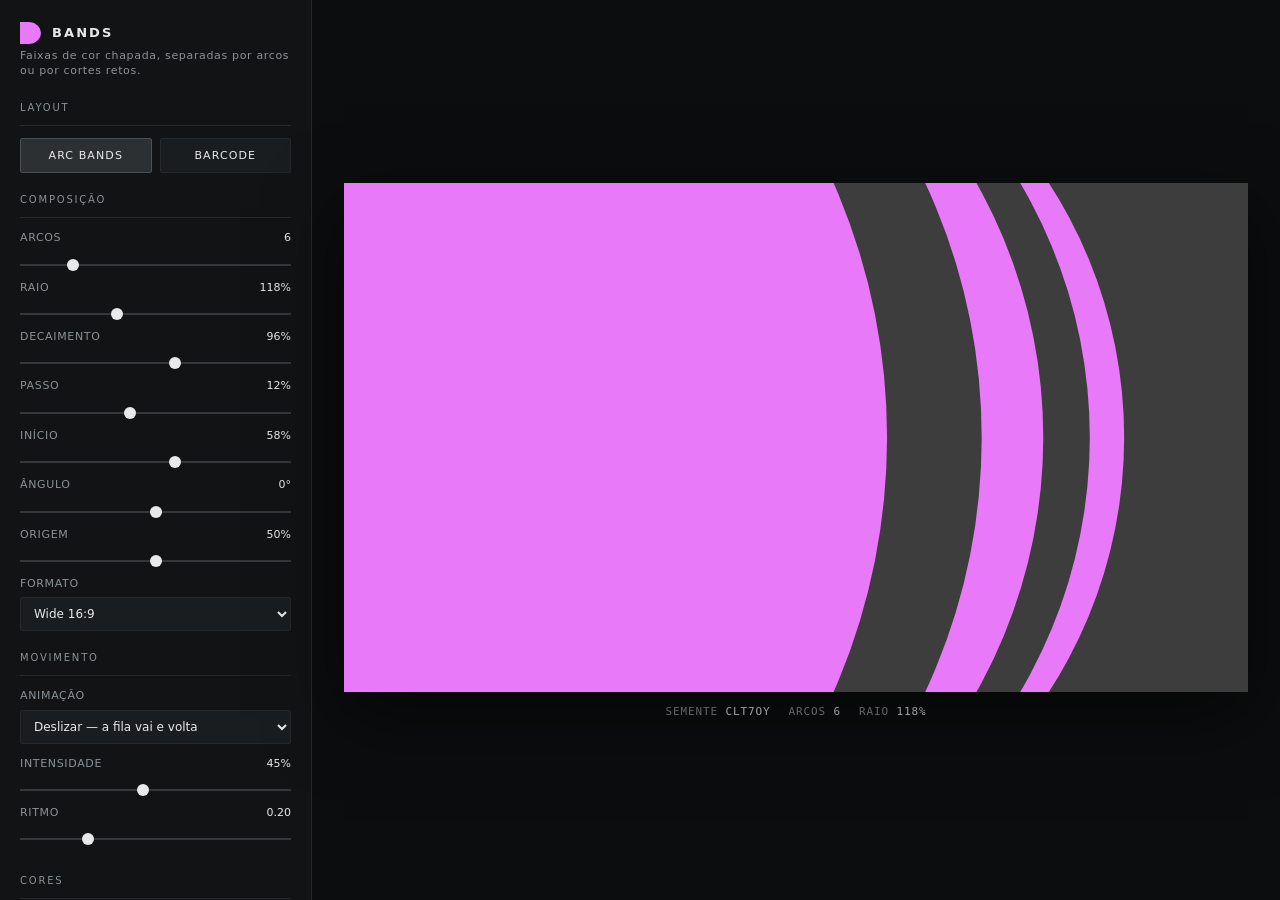
==== stack-generator/index.html @ 82022f7c "Barcode: four discrete directions and a marching loop (#14) The angle slider makes no sense for a ba" ====
<!doctype html>
<html lang="pt-BR">
<head>
<meta charset="utf-8">
<meta name="viewport" content="width=device-width, initial-scale=1">
<title>Bands — gerador de faixas</title>
<style>
  :root{
    --panel:#111314;
    --line:#26292b;
    --txt:#e7e9ea;
    --dim:#8b9296;
    --accent:#e879f9;
    --radius:2px;
  }
  *{box-sizing:border-box}
  html,body{height:100%}
  body{
    margin:0;background:#0c0d0e;color:var(--txt);
    font:14px/1.4 ui-sans-serif,system-ui,"Segoe UI",Roboto,Helvetica,Arial,sans-serif;
    display:flex;overflow:hidden;
  }
  /* ---------- painel ---------- */
  aside{
    width:312px;flex:0 0 312px;height:100%;overflow-y:auto;
    background:var(--panel);border-right:1px solid var(--line);
    padding:22px 20px 40px;
  }
  aside::-webkit-scrollbar{width:8px}
  aside::-webkit-scrollbar-thumb{background:#2f3436;border-radius:4px}
  .brand{display:flex;align-items:center;gap:10px;margin-bottom:4px}
  h1{font-size:13px;letter-spacing:.16em;text-transform:uppercase;margin:0;font-weight:700}
  .tag{color:var(--dim);font-size:11px;letter-spacing:.06em;margin:0 0 22px}
  fieldset{border:0;padding:0;margin:0 0 20px}
  legend,.grouplabel{
    font-size:10px;letter-spacing:.18em;text-transform:uppercase;color:var(--dim);
    padding:0 0 10px;display:block;width:100%;border-bottom:1px solid var(--line);margin-bottom:12px;
  }
  .row{display:flex;align-items:center;justify-content:space-between;gap:10px;margin-bottom:6px}
  .row label{font-size:11px;letter-spacing:.06em;text-transform:uppercase;color:var(--dim)}
  .row.off{opacity:.3;pointer-events:none}
  input[type=range].off{opacity:.3;pointer-events:none}
  .row output{font-variant-numeric:tabular-nums;font-size:11px;color:var(--txt);min-width:46px;text-align:right}
  input[type=range]{
    -webkit-appearance:none;appearance:none;width:100%;height:2px;background:#33383b;margin:6px 0 14px;
  }
  input[type=range]::-webkit-slider-thumb{
    -webkit-appearance:none;width:12px;height:12px;border-radius:50%;background:var(--txt);cursor:pointer;border:0;
  }
  input[type=range]::-moz-range-thumb{width:12px;height:12px;border:0;border-radius:50%;background:var(--txt);cursor:pointer}
  select,input[type=text]{
    width:100%;background:#1a1d1f;color:var(--txt);border:1px solid var(--line);
    border-radius:var(--radius);padding:8px 9px;font:inherit;font-size:12px;
  }
  select:focus,input:focus{outline:1px solid var(--accent);outline-offset:0}
  .seed{display:flex;gap:8px}
  .seed input{font-family:ui-monospace,SFMono-Regular,Menlo,Consolas,monospace;letter-spacing:.08em}
  .seed button{flex:0 0 40px}
  button{
    background:#1a1d1f;color:var(--txt);border:1px solid var(--line);border-radius:var(--radius);
    padding:9px 10px;font:inherit;font-size:11px;letter-spacing:.1em;text-transform:uppercase;cursor:pointer;
  }
  button:hover{border-color:#4a5052;background:#222628}
  button[aria-pressed=true]{background:#2c3033;border-color:#4a5052}
  button.primary{background:var(--accent);border-color:var(--accent);color:#2b0b2f;font-weight:700}
  button.primary:hover{filter:brightness(1.08)}
  .btns{display:grid;grid-template-columns:1fr 1fr;gap:8px}
  .quad{display:grid;grid-template-columns:1fr 1fr;gap:8px;margin:0 0 14px}
  .quad.off{opacity:.3;pointer-events:none}
  .quad button{letter-spacing:.06em}
  .swatches{display:grid;grid-template-columns:repeat(3,1fr);gap:8px}
  .sw{border:1px solid var(--line);border-radius:var(--radius);padding:6px;cursor:pointer;background:#1a1d1f}
  .sw[aria-pressed=true]{border-color:var(--accent)}
  .sw .chips{display:flex;height:16px;overflow:hidden;border-radius:1px}
  .sw .chips i{flex:1}
  .sw em{display:block;font-style:normal;font-size:9px;letter-spacing:.1em;text-transform:uppercase;color:var(--dim);margin-top:5px}
  .field{margin-bottom:9px}
  .field span{display:block;font-size:10px;letter-spacing:.06em;text-transform:uppercase;color:var(--dim);margin-bottom:4px}
  .hint{font-size:10px;line-height:1.7;color:#666d70;letter-spacing:.04em;margin-top:18px}
  .hint kbd{background:#1a1d1f;border:1px solid var(--line);border-radius:2px;padding:1px 4px;font-size:9px}
  /* ---------- palco ---------- */
  main{flex:1;min-width:0;display:flex;flex-direction:column;align-items:center;justify-content:center;padding:32px;gap:14px}
  .stage{position:relative;max-width:100%;box-shadow:0 24px 70px rgba(0,0,0,.55)}
  canvas{display:block;max-width:100%;cursor:crosshair}
  .meta{
    display:flex;gap:18px;flex-wrap:wrap;justify-content:center;
    font:11px/1 ui-monospace,SFMono-Regular,Menlo,Consolas,monospace;
    color:var(--dim);letter-spacing:.08em;text-transform:uppercase;
  }
  .meta b{color:var(--txt);font-weight:400}
  @media (max-width:820px){
    body{flex-direction:column;overflow:auto}
    aside{width:100%;flex:none;height:auto;border-right:0;border-bottom:1px solid var(--line)}
    main{padding:20px}
  }
</style>
</head>
<body>
<aside>
  <div class="brand">
    <svg width="22" height="22" viewBox="0 0 22 22" aria-hidden="true">
      <path d="M0 0h9a11 11 0 010 22H0z" fill="#e879f9"/>
      <path d="M11 1a10 10 0 010 20z" fill="#e879f9"/>
    </svg>
    <h1>Bands</h1>
  </div>
  <p class="tag">Faixas de cor chapada, separadas por arcos ou por cortes retos.</p>

  <fieldset>
    <span class="grouplabel">Layout</span>
    <div class="btns" id="layouts"></div>
  </fieldset>

  <fieldset>
    <legend>Composição</legend>
    <div class="row" id="r_count"><label for="count" id="countLabel">Arcos</label><output id="countOut"></output></div>
    <input type="range" id="count" min="2" max="24" step="1">
    <div class="row" id="r_radius"><label for="radius" id="radiusLabel">Raio</label><output id="radiusOut"></output></div>
    <input type="range" id="radius" min="20" max="300" step="1">
    <div class="row" id="r_decay"><label for="decay" id="decayLabel">Decaimento</label><output id="decayOut"></output></div>
    <input type="range" id="decay" min="50" max="130" step="1">
    <div class="row" id="r_step"><label for="step" id="stepLabel">Passo</label><output id="stepOut"></output></div>
    <input type="range" id="step" min="-20" max="60" step="1">
    <div class="row" id="r_start"><label for="start" id="startLabel">Início</label><output id="startOut"></output></div>
    <input type="range" id="start" min="-40" max="130" step="1">
    <div class="row" id="r_angle"><label for="angle" id="angleLabel">Ângulo</label><output id="angleOut"></output></div>
    <input type="range" id="angle" min="-180" max="180" step="1">
    <div class="row" id="r_dir"><label>Direção</label></div>
    <div class="quad" id="dirs"></div>
    <div class="row" id="r_origin"><label for="origin" id="originLabel">Origem</label><output id="originOut"></output></div>
    <input type="range" id="origin" min="0" max="100" step="1">
    <div class="row"><label for="format">Formato</label></div>
    <select id="format">
      <option value="wide">Wide 16:9</option>
      <option value="square">Quadrado 1:1</option>
      <option value="tall">Vertical 9:16</option>
      <option value="post">Post 4:5</option>
      <option value="banner">Banner 3:1</option>
    </select>
  </fieldset>

  <fieldset>
    <legend>Movimento</legend>
    <div class="row"><label for="mode">Animação</label></div>
    <select id="mode">
      <option value="slide">Deslizar — a fila vai e volta</option>
      <option value="accordion">Sanfona — o passo abre e fecha</option>
      <option value="pulse">Pulsar — o raio respira</option>
      <option value="spin">Girar — a direção roda</option>
      <option value="off">Estático</option>
    </select>
    <div class="row" id="r_amount" style="margin-top:12px"><label for="amount">Intensidade</label><output id="amountOut"></output></div>
    <input type="range" id="amount" min="0" max="100" step="1">
    <div class="row"><label for="speed">Ritmo</label><output id="speedOut"></output></div>
    <input type="range" id="speed" min="1" max="80" step="1">
  </fieldset>

  <fieldset>
    <span class="grouplabel">Cores</span>
    <div class="swatches" id="palettes"></div>
    <div class="btns" style="margin-top:9px">
      <button id="bTwo" aria-pressed="true">Duas cores</button>
      <button id="bMulti" aria-pressed="false">Paleta</button>
    </div>
  </fieldset>

  <fieldset>
    <span class="grouplabel">Semente</span>
    <div class="seed">
      <input type="text" id="seed" spellcheck="false" autocomplete="off">
      <button id="dice" title="Nova semente">&#8635;</button>
    </div>
  </fieldset>

  <fieldset>
    <span class="grouplabel">Exportar</span>
    <div class="btns">
      <button id="freeze">Congelar</button>
      <button id="regen" class="primary">Gerar</button>
      <button id="png1">PNG 1&times;</button>
      <button id="png2">PNG 2&times;</button>
      <button id="svg">SVG</button>
      <button id="link">Copiar link</button>
    </div>
  </fieldset>

  <p class="hint">
    <kbd>espaço</kbd> gerar &middot; <kbd>F</kbd> congelar &middot; <kbd>E</kbd> exportar PNG<br>
    <kbd>1</kbd> <kbd>2</kbd> troca de layout &middot; clique na arte move o primeiro corte.
  </p>
</aside>

<main>
  <div class="stage"><canvas id="c"></canvas></div>
  <div class="meta">
    <span>semente <b id="mSeed">—</b></span>
    <span>arcos <b id="mArcs">—</b></span>
    <span>raio <b id="mR">—</b></span>
  </div>
</main>

<script>
/* ------------------------------------------------------------------ *
 *  Bands — faixas de cor chapada delimitadas por uma fila de fronteiras.
 *
 *  Em nenhum dos dois layouts a faixa é desenhada diretamente: ela é o que
 *  sobra entre duas fronteiras.
 *
 *  Arc Bands — a fronteira é um ARCO. Cada arco pinta todo o meio-plano
 *  atrás de si, e a fila é pintada do último para o primeiro, alternando
 *  acento e fundo. Cada arco cobre o anterior, e o que sobra entre dois
 *  vizinhos é uma faixa de altura cheia: reta de um lado, curva do outro.
 *
 *  Barcode — a fronteira é um CORTE RETO. Cada célula tem um peso e uma
 *  proporção de tinta que cai geometricamente ao longo da fila: densa de
 *  um lado, rarefeita do outro. Os pesos são normalizados no fim, então a
 *  fila preenche o quadro exato em qualquer contagem.
 * ------------------------------------------------------------------ */

const TAU = Math.PI * 2;
const DEG = Math.PI / 180;
const clamp = (v, a, b) => Math.min(b, Math.max(a, v));

function mulberry32(a){
  return function(){
    a |= 0; a = a + 0x6D2B79F5 | 0;
    let t = Math.imul(a ^ a >>> 15, 1 | a);
    t = t + Math.imul(t ^ t >>> 7, 61 | t) ^ t;
    return ((t ^ t >>> 14) >>> 0) / 4294967296;
  };
}
function hashStr(s){
  let h = 2166136261;
  for (let i = 0; i < s.length; i++){ h ^= s.charCodeAt(i); h = Math.imul(h, 16777619); }
  return h >>> 0;
}
const newSeed = () => Math.random().toString(36).slice(2, 8).toUpperCase();

/* ---------- paletas: bg = fundo, ink = acento ---------- */
const PALETTES = {
  bloom:     { name:'Bloom',     bg:'#3d3d3d', ink:'#e879f9',
               bands:['#e879f9','#3d3d3d','#f9a8f5','#4a4a4a','#c98cff','#333333'] },
  stack:     { name:'Stack',     bg:'#f2f2f0', ink:'#f48024',
               bands:['#f48024','#f2f2f0','#0c0d0e','#c9ccce','#ffb066','#e6e3db'] },
  ink:       { name:'Ink',       bg:'#0c0d0e', ink:'#f2f2f0',
               bands:['#f2f2f0','#0c0d0e','#9aa0a3','#1c1d1e','#d8d8d3','#2b2c2d'] },
  ember:     { name:'Ember',     bg:'#1b0f04', ink:'#ffc300',
               bands:['#ffc300','#1b0f04','#ff5a1f','#3a1c06','#ffb066','#2a1405'] },
  blueprint: { name:'Blueprint', bg:'#0a2540', ink:'#7de2ff',
               bands:['#7de2ff','#0a2540','#4361ff','#134a78','#c3b9ff','#0e3358'] },
  paper:     { name:'Paper',     bg:'#e6e2d6', ink:'#c8492b',
               bands:['#c8492b','#e6e2d6','#1f1c17','#a89b7d','#4f6b52','#d8d2c2'] },
  noir:      { name:'Noir',      bg:'#f4f4f2', ink:'#141414',
               bands:['#141414','#f4f4f2','#3d3d3d','#d8d8d3','#6b6b64','#ffffff'] }
};

/* ---------- formatos ---------- */
const FORMATS = {
  wide:   { a: 16 / 9, w: 1920 },
  square: { a: 1,      w: 1600 },
  tall:   { a: 9 / 16, w: 1080 },
  post:   { a: 4 / 5,  w: 1440 },
  banner: { a: 3,      w: 2400 }
};

/* ---------- layouts ---------- *
 * Os dois sistemas partem da mesma ideia: uma fila de fronteiras que divide
 * o quadro em faixas de cor chapada. No Arc Bands a fronteira e um arco; no
 * Barcode e um corte reto, e o que varia e a proporcao tinta/papel.
 * Cada layout renomeia e re-escala os controles que compartilha.        */
const LAYOUTS = {
  arcs: {
    name: 'Arc Bands',
    labels: { count:'Arcos', radius:'Raio', decay:'Decaimento', step:'Passo',
              start:'Início', angle:'Ângulo', origin:'Origem' },
    ranges: { count:[2,24], radius:[20,300], decay:[50,130], step:[-20,60],
              start:[-40,130], origin:[0,100] },
    uses: ['count','radius','decay','step','start','angle','origin'],
    modes: ['slide','accordion','pulse','spin','off']
  },
  bars: {
    name: 'Barcode',
    labels: { count:'Barras', radius:'Tinta', decay:'Progressão', origin:'Variação' },
    ranges: { count:[3,48], radius:[5,95], decay:[40,140], origin:[0,100] },
    uses: ['count','radius','decay','origin','dir'],
    modes: ['march','pulse','accordion','off']
  }
};

/* direções discretas do Barcode: a fila anda no +x do referencial girado,
   então o giro define para onde ela caminha */
const DIRS = { right: 0, down: 90, left: 180, up: 270 };
const DIR_LABELS = { left: '←  esquerda', right: '→  direita', up: '↑  cima', down: '↓  baixo' };

const MODE_LABELS = {
  march:     'Andar — a fila atravessa a tela',
  slide:     'Deslizar — a fila vai e volta',
  accordion: 'Sanfona — os pesos abrem e fecham',
  pulse:     'Pulsar — respira',
  spin:      'Girar — a direção roda',
  off:       'Estático'
};

/* ---------- estado ---------- */
const S = {
  layout: 'arcs',
  count: 6, radius: 118, decay: 96, step: 12, start: 58, angle: 0, dir: 'left', origin: 50,
  format: 'wide', mode: 'slide', amount: 45, speed: 20,
  palette: 'bloom', multi: false,
  seed: newSeed(), frozen: false, phase: 0
};

const uses = k => LAYOUTS[S.layout].uses.includes(k);
const spinAngle = () => S.layout === 'bars' ? DIRS[S.dir] : S.angle;

const pal = () => PALETTES[S.palette];

/* jitter por semente: quebra a regularidade da fila sem sair do sistema */
function jitters(){
  const rng = mulberry32(hashStr(S.seed));
  return Array.from({ length: 32 }, () => ({ r: .9 + rng() * .2, o: (rng() - .5) * .7 }));
}
let JIT = jitters();

/* ---------- geometria: a fila de arcos ---------- *
 * Coordenadas no referencial girado, origem no centro do quadro.
 * `cx - r` é onde o arco corta a linha do meio: é por esse corte que a
 * composição é parametrizada, porque é o que se vê.                    */
function arcList(W, H){
  const base = Math.min(W, H);
  const J = JIT, amt = S.amount / 100, p = S.phase;

  const pulse     = S.mode === 'pulse'     ? 1 + .22 * amt * Math.sin(p) : 1;
  const accordion = S.mode === 'accordion' ? 1 + .8  * amt * Math.sin(p) : 1;
  const slide     = S.mode === 'slide'     ? .35 * amt * Math.sin(p) * base : 0;

  const r0 = S.radius / 100 * base * pulse;
  const decay = S.decay / 100;
  const step = S.step / 100 * base * accordion;
  const cross0 = (S.start / 100 - .5) * W + slide;
  const cy = (S.origin / 100 - .5) * H * 1.4;

  const list = [];
  for (let k = 0; k < S.count; k++){
    const j = J[k % J.length];
    const r = Math.max(2, r0 * Math.pow(decay, k) * j.r);
    list.push({
      cx: cross0 + k * step + j.o * step - r,   // centro recua r: o corte é cx + r
      cy, r,
      fill: S.multi ? pal().bands[k % pal().bands.length] : (k % 2 ? pal().bg : pal().ink)
    });
  }
  return list.reverse();   // pinta do último para o primeiro
}

/* ---------- geometria: as barras ---------- *
 * Cada celula tem um peso e uma proporcao de tinta. A proporcao cai de forma
 * geometrica ao longo da fila: densa de um lado, rarefeita do outro. Os pesos
 * sao normalizados no fim, entao a fila sempre preenche o quadro por inteiro,
 * qualquer que seja a contagem ou o jitter.                              */
function barList(W, H){
  const n = S.count, J = JIT;
  const amt = S.amount / 100, p = S.phase;
  const duty0 = S.radius / 100;
  const fall = S.decay / 100;
  const vary = S.origin / 100;

  const pulse = S.mode === 'pulse'     ? 1 + .5 * amt * Math.sin(p) : 1;
  const acc   = S.mode === 'accordion' ? amt : 0;

  // Padrão PERIÓDICO de n células. Como o índice absoluto entra por k % n,
  // rolar exatamente um período devolve a mesma imagem: a marcha fecha em
  // loop. Com Progressão em 100% não existe degrau entre um período e o
  // seguinte, e a fila anda sem costura nenhuma.
  const cells = [];
  let period = 0;
  for (let i = 0; i < n; i++){
    const j = J[i % J.length];
    const duty = clamp(duty0 * pulse * Math.pow(fall, i), .02, .98);
    const w = Math.max(.08, 1 + (j.r - 1) * vary * 4 + acc * .6 * Math.sin(p + i * .8));
    cells.push({ w, duty });
    period += w;
  }

  const L = Math.hypot(W, H);          // cobre o quadro em qualquer direção
  const scale = L / period;            // um período preenche a diagonal
  const periodPx = period * scale;
  const march = S.mode === 'march' ? (p / TAU * periodPx) % periodPx : 0;

  const out = [];
  let x = -L / 2 - periodPx + march;   // começa um período atrás da borda
  let k = 0;
  while (x < L / 2){
    const c = cells[k % n];
    const w = c.w * scale;
    if (x + w > -L / 2) out.push({
      x, w: w * c.duty,
      fill: S.multi ? pal().bands[(k % n) % pal().bands.length] : pal().ink
    });
    x += w;
    k++;
  }
  return out;
}

/* ---------- desenho ---------- */
function drawScene(ctx, W, H){
  ctx.setTransform(1, 0, 0, 1, 0, 0);
  ctx.fillStyle = pal().bg;
  ctx.fillRect(0, 0, W, H);
  const M = Math.hypot(W, H) * 2;
  ctx.save();
  ctx.translate(W / 2, H / 2);
  ctx.rotate(spinAngle() * DEG);
  if (S.layout === 'bars'){
    for (const b of barList(W, H)){
      ctx.fillStyle = b.fill;
      ctx.fillRect(b.x, -M / 2, b.w, M);
    }
  } else {
    for (const a of arcList(W, H)){
      ctx.beginPath();
      ctx.moveTo(a.cx, a.cy - a.r);
      ctx.arc(a.cx, a.cy, a.r, -Math.PI / 2, Math.PI / 2);  // o bojo, virado para frente
      ctx.lineTo(a.cx, M);                                  // e todo o meio-plano de tras
      ctx.lineTo(-M, M);
      ctx.lineTo(-M, -M);
      ctx.lineTo(a.cx, -M);
      ctx.closePath();
      ctx.fillStyle = a.fill;
      ctx.fill();
    }
  }
  ctx.restore();
}

/* ---------- loop ---------- */
const canvas = document.getElementById('c');
const ctx = canvas.getContext('2d');
let last = 0;

function resize(){
  const A = FORMATS[S.format].a;
  const main = document.querySelector('main');
  const availW = Math.max(240, (main.clientWidth || 800) - 64);
  const availH = Math.max(220, window.innerHeight - (window.innerWidth > 820 ? 130 : 220));
  let w = availW, h = w / A;
  if (h > availH){ h = availH; w = h * A; }
  const dpr = Math.min(window.devicePixelRatio || 1, 2);
  canvas.style.width = w + 'px';
  canvas.style.height = h + 'px';
  canvas.width = Math.round(w * dpr);
  canvas.height = Math.round(h * dpr);
}

function frame(now){
  const dt = last ? Math.min(now - last, 120) : 16;
  last = now;
  if (!S.frozen && S.mode !== 'off'){
    S.phase += dt / 1000 * (S.speed / 100) * 1.6;
    if (S.mode === 'spin' && S.layout !== 'bars')
      S.angle = ((S.angle + dt / 1000 * (S.speed / 100) * 24 + 180) % 360) - 180;
  }
  drawScene(ctx, canvas.width, canvas.height);
  requestAnimationFrame(frame);
}

/* ---------- exportação ---------- */
function download(url, name, revoke){
  const a = document.createElement('a');
  a.href = url; a.download = name; a.click();
  if (revoke) setTimeout(() => URL.revokeObjectURL(url), 6000);
}
function expDims(scale){
  const f = FORMATS[S.format];
  const W = Math.round(f.w * scale);
  return { W, H: Math.round(W / f.a) };
}
function exportPNG(scale){
  const { W, H } = expDims(scale);
  const off = document.createElement('canvas');
  off.width = W; off.height = H;
  drawScene(off.getContext('2d'), W, H);
  download(off.toDataURL('image/png'), 'arcs-' + S.seed + '-' + S.format + '@' + scale + 'x.png');
}
function exportSVG(){
  const { W, H } = expDims(1);
  const n = v => Math.round(v * 100) / 100;
  const M = Math.round(Math.hypot(W, H) * 2);
  const out = [
    '<svg xmlns="http://www.w3.org/2000/svg" width="' + W + '" height="' + H + '" viewBox="0 0 ' + W + ' ' + H + '">',
    '<rect width="' + W + '" height="' + H + '" fill="' + pal().bg + '"/>',
    '<g transform="translate(' + n(W / 2) + ' ' + n(H / 2) + ') rotate(' + spinAngle() + ')">'
  ];
  // mesma primitiva e mesma ordem de pintura do canvas
  if (S.layout === 'bars'){
    for (const b of barList(W, H))
      out.push('<rect x="' + n(b.x) + '" y="' + n(-M / 2) + '" width="' + n(b.w) + '" height="' + M + '" fill="' + b.fill + '"/>');
  } else {
    for (const a of arcList(W, H)){
      const x = n(a.cx), y0 = n(a.cy - a.r), y1 = n(a.cy + a.r), r = n(a.r);
      out.push('<path d="M' + x + ' ' + y0 + 'A' + r + ' ' + r + ' 0 0 1 ' + x + ' ' + y1 +
               'L' + x + ' ' + M + 'L' + (-M) + ' ' + M + 'L' + (-M) + ' ' + (-M) + 'L' + x + ' ' + (-M) +
               'Z" fill="' + a.fill + '"/>');
    }
  }
  out.push('</g>');
  out.push('</svg>');
  const url = URL.createObjectURL(new Blob([out.join('\n')], { type: 'image/svg+xml' }));
  download(url, 'arcs-' + S.seed + '-' + S.format + '.svg', true);
}

/* ---------- UI ---------- */
const $ = id => document.getElementById(id);
const NUM = ['count', 'radius', 'decay', 'step', 'start', 'angle', 'origin', 'amount', 'speed'];
const SUFFIX = { radius:'%', decay:'%', step:'%', start:'%', angle:'°', origin:'%', amount:'%' };

function syncMeta(){
  $('mSeed').textContent = S.seed;
  $('mArcs').textContent = S.count;
  $('mR').textContent = S.radius + '%';
  NUM.forEach(k => $(k + 'Out').textContent =
    k === 'speed' ? (S.speed / 100).toFixed(2) : S[k] + (SUFFIX[k] || ''));
}
const OPTIONAL = ['count','radius','decay','step','start','angle','origin'];

function syncLayout(){
  const L = LAYOUTS[S.layout];
  OPTIONAL.forEach(k => {
    // o slider é irmão da linha do rótulo, não filho: os dois precisam do mesmo estado
    $('r_' + k).classList.toggle('off', !uses(k));
    $(k).classList.toggle('off', !uses(k));
    if (L.labels[k]) $(k + 'Label').textContent = L.labels[k];
    const rg = L.ranges[k];
    if (rg){ $(k).min = rg[0]; $(k).max = rg[1]; S[k] = clamp(S[k], rg[0], rg[1]); }
  });
  // direção discreta só no Barcode; ângulo contínuo só no Arc Bands
  const dir = uses('dir') ? '' : 'none', ang = uses('angle') ? '' : 'none';
  $('r_dir').style.display = dir;
  $('dirs').style.display = dir;
  $('r_angle').style.display = ang;
  $('angle').style.display = ang;
  document.querySelectorAll('.dir').forEach(b =>
    b.setAttribute('aria-pressed', String(b.dataset.d === S.dir)));
  // só os modos que fazem sentido no layout
  if ($('mode').dataset.layout !== S.layout){
    $('mode').innerHTML = L.modes.map(m =>
      '<option value="' + m + '">' + MODE_LABELS[m] + '</option>').join('');
    $('mode').dataset.layout = S.layout;
  }
  if (!L.modes.includes(S.mode)) S.mode = L.modes[0];
  // Intensidade não faz nada na marcha
  $('r_amount').classList.toggle('off', S.mode === 'march');
  document.querySelectorAll('.lay').forEach(b =>
    b.setAttribute('aria-pressed', String(b.dataset.k === S.layout)));
}

function syncInputs(){
  syncLayout();
  NUM.forEach(k => $(k).value = S[k]);
  $('format').value = S.format;
  $('mode').value = S.mode;
  $('seed').value = S.seed;
  $('freeze').textContent = S.frozen ? 'Retomar' : 'Congelar';
  $('bTwo').setAttribute('aria-pressed', String(!S.multi));
  $('bMulti').setAttribute('aria-pressed', String(S.multi));
  document.querySelectorAll('.sw').forEach(b =>
    b.setAttribute('aria-pressed', String(b.dataset.pal === S.palette)));
  syncMeta();
}

const HASH_KEYS = ['layout','count','radius','decay','step','start','angle','dir','origin','format','mode','amount','speed',
                   'palette','multi','seed'];
function writeHash(){
  const o = {};
  HASH_KEYS.forEach(k => o[k] = S[k]);
  history.replaceState(null, '', '#' + btoa(unescape(encodeURIComponent(JSON.stringify(o)))).replace(/=+$/, ''));
}
function readHash(){
  if (location.hash.length < 2) return;
  try {
    const o = JSON.parse(decodeURIComponent(escape(atob(location.hash.slice(1)))));
    HASH_KEYS.forEach(k => { if (k in o) S[k] = o[k]; });
  } catch (e){ /* hash inválido: ignora */ }
}

const PRESETS = {
  arcs: { count:6,  radius:118, decay:96, step:12, start:58, angle:0,  origin:50, palette:'bloom', mode:'slide',  amount:45 },
  bars: { count:10, radius:95,  decay:68, step:12, start:58, angle:0,  dir:'left', origin:35, palette:'noir', mode:'march', amount:35 }
};
function setLayout(k){
  S.layout = k;
  Object.assign(S, PRESETS[k]);
  syncInputs(); writeHash();
}

$('dirs').innerHTML = ['left','right','up','down'].map(d =>
  '<button class="dir" data-d="' + d + '" aria-pressed="false">' + DIR_LABELS[d] + '</button>').join('');
document.querySelectorAll('.dir').forEach(b => b.addEventListener('click', () => {
  S.dir = b.dataset.d; syncInputs(); writeHash();
}));

$('layouts').innerHTML = Object.entries(LAYOUTS).map(([k, l]) =>
  '<button class="lay" data-k="' + k + '" aria-pressed="false">' + l.name + '</button>').join('');
document.querySelectorAll('.lay').forEach(b =>
  b.addEventListener('click', () => setLayout(b.dataset.k)));

$('palettes').innerHTML = Object.entries(PALETTES).map(([k, p]) =>
  '<button class="sw" data-pal="' + k + '" aria-pressed="false">' +
    '<span class="chips">' + [p.ink, p.bg, p.bands[2], p.bands[4]].map(c => '<i style="background:' + c + '"></i>').join('') + '</span>' +
    '<em>' + p.name + '</em>' +
  '</button>').join('');
document.querySelectorAll('.sw').forEach(b => b.addEventListener('click', () => {
  S.palette = b.dataset.pal; syncInputs(); writeHash();
}));

NUM.forEach(k => $(k).addEventListener('input', e => { S[k] = +e.target.value; syncMeta(); writeHash(); }));
$('format').addEventListener('change', e => { S.format = e.target.value; resize(); writeHash(); });
$('mode').addEventListener('change', e => { S.mode = e.target.value; writeHash(); });

function regenerate(){
  S.seed = newSeed();
  JIT = jitters();
  syncInputs(); writeHash();
}
$('seed').addEventListener('change', e => {
  S.seed = e.target.value.trim().toUpperCase() || newSeed();
  JIT = jitters(); syncInputs(); writeHash();
});
$('dice').addEventListener('click', regenerate);
$('regen').addEventListener('click', regenerate);
$('freeze').addEventListener('click', () => { S.frozen = !S.frozen; syncInputs(); });
$('bTwo').addEventListener('click', () => { S.multi = false; syncInputs(); writeHash(); });
$('bMulti').addEventListener('click', () => { S.multi = true; syncInputs(); writeHash(); });
$('png1').addEventListener('click', () => exportPNG(1));
$('png2').addEventListener('click', () => exportPNG(2));
$('svg').addEventListener('click', exportSVG);
$('link').addEventListener('click', async e => {
  writeHash();
  const btn = e.currentTarget;
  try { await navigator.clipboard.writeText(location.href); btn.textContent = 'Copiado'; }
  catch { btn.textContent = 'Use a URL'; }
  setTimeout(() => btn.textContent = 'Copiar link', 1400);
});

// clique põe o primeiro corte onde o cursor está
canvas.addEventListener('pointerdown', e => {
  const r = canvas.getBoundingClientRect();
  const x = (e.clientX - r.left) / r.width;
  S.start = Math.round(clamp(x * 100, -40, 130));
  syncInputs(); writeHash();
});

document.addEventListener('keydown', e => {
  if (/^(INPUT|SELECT|TEXTAREA)$/.test(e.target.tagName)) return;
  if (e.code === 'Space'){ e.preventDefault(); regenerate(); }
  if (e.key.toLowerCase() === 'f'){ S.frozen = !S.frozen; syncInputs(); }
  if (e.key.toLowerCase() === 'e') exportPNG(2);
  if (/^[12]$/.test(e.key)) setLayout(Object.keys(LAYOUTS)[+e.key - 1]);
});

window.addEventListener('resize', resize);

readHash();
JIT = jitters();
syncInputs();
resize();
requestAnimationFrame(frame);
</script>
</body>
</html>
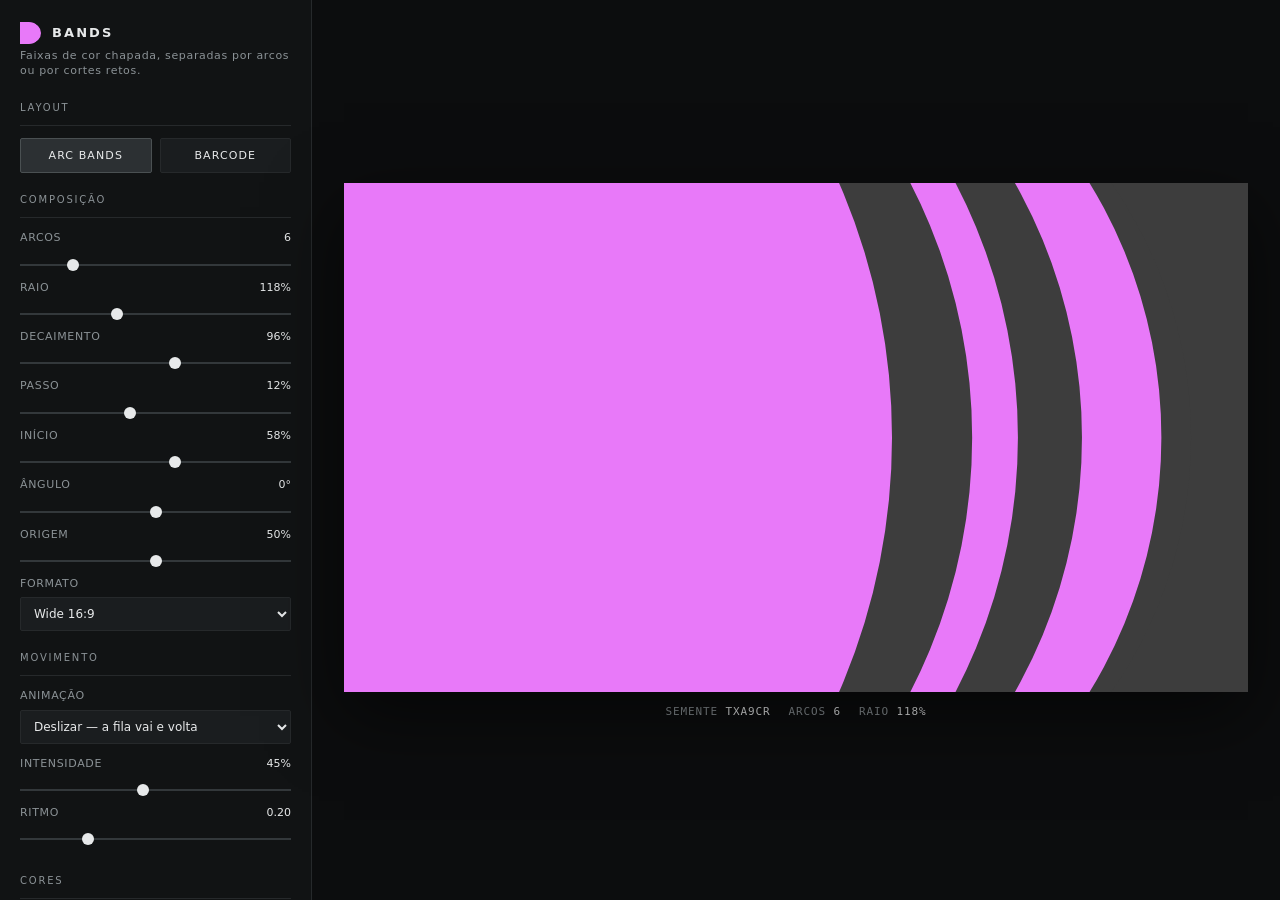
==== commit 48d093e6: "Barcode: bars fall away from a fixed anchor (#15) New default animation for Barcode. The thickest ba" ====
--- a/stack-generator/index.html
+++ b/stack-generator/index.html
@@ -283,7 +283,7 @@
     labels: { count:'Barras', radius:'Tinta', decay:'Progressão', origin:'Variação' },
     ranges: { count:[3,48], radius:[5,95], decay:[40,140], origin:[0,100] },
     uses: ['count','radius','decay','origin','dir'],
-    modes: ['march','pulse','accordion','off']
+    modes: ['fall','march','pulse','accordion','off']
   }
 };
 
@@ -293,6 +293,7 @@
 const DIR_LABELS = { left: '←  esquerda', right: '→  direita', up: '↑  cima', down: '↓  baixo' };
 
 const MODE_LABELS = {
+  fall:      'Caindo — as barras se soltam do apoio',
   march:     'Andar — a fila atravessa a tela',
   slide:     'Deslizar — a fila vai e volta',
   accordion: 'Sanfona — os pesos abrem e fecham',
@@ -361,9 +362,38 @@
 function barList(W, H){
   const n = S.count, J = JIT;
   const amt = S.amount / 100, p = S.phase;
-  const duty0 = S.radius / 100;
+  const duty0 = clamp(S.radius / 100, .02, .98);
   const fall = S.decay / 100;
   const vary = S.origin / 100;
+  // As direções do Barcode são axiais, então o vão da fila é exatamente a
+  // dimensão do quadro naquela direção — não a diagonal. É o que garante que
+  // a barra de apoio caia dentro do quadro e que `Barras` signifique de fato
+  // o número de barras atravessando a tela.
+  const L = (S.dir === 'up' || S.dir === 'down') ? H : W;
+  const cor = i => S.multi ? pal().bands[(i % n) % pal().bands.length] : pal().ink;
+
+  if (S.mode === 'fall'){
+    // A barra de apoio nao sai do lugar; as outras se soltam dela e afinam.
+    // A diferenca em relacao a marcha e de onde vem a largura: aqui ela e
+    // funcao da DISTANCIA ate o apoio, nao da barra. Entao a barra afina
+    // enquanto se afasta, e nao carrega a propria espessura.
+    // Em frac = 1 cada barra assume o lugar (e a espessura) da anterior:
+    // a imagem se repete e o loop fecha.
+    const frac = (p / TAU) % 1;
+    const base = L / n;                               // passo constante: queda uniforme
+    const jit = u => {                                // jitter interpolado: continuo
+      const i = Math.floor(u), t = u - i;
+      const a = J[i % n].r - 1, b = J[(i + 1) % n].r - 1;
+      return 1 + (a * (1 - t) + b * t) * vary * 1.6;
+    };
+    const bar = u => {
+      const duty = clamp(duty0 * Math.pow(fall, u) * jit(u), .01, .99);
+      return { x: -L / 2 + base * u, w: base * duty, fill: cor(Math.round(u)) };
+    };
+    const out = [bar(0)];                             // o apoio
+    for (let i = 0; i < n; i++) out.push(bar(i + frac));
+    return out;
+  }
 
   const pulse = S.mode === 'pulse'     ? 1 + .5 * amt * Math.sin(p) : 1;
   const acc   = S.mode === 'accordion' ? amt : 0;
@@ -382,7 +412,6 @@
     period += w;
   }
 
-  const L = Math.hypot(W, H);          // cobre o quadro em qualquer direção
   const scale = L / period;            // um período preenche a diagonal
   const periodPx = period * scale;
   const march = S.mode === 'march' ? (p / TAU * periodPx) % periodPx : 0;
@@ -393,10 +422,7 @@
   while (x < L / 2){
     const c = cells[k % n];
     const w = c.w * scale;
-    if (x + w > -L / 2) out.push({
-      x, w: w * c.duty,
-      fill: S.multi ? pal().bands[(k % n) % pal().bands.length] : pal().ink
-    });
+    if (x + w > -L / 2) out.push({ x, w: w * c.duty, fill: cor(k) });
     x += w;
     k++;
   }
@@ -550,7 +576,9 @@
   }
   if (!L.modes.includes(S.mode)) S.mode = L.modes[0];
   // Intensidade não faz nada na marcha
-  $('r_amount').classList.toggle('off', S.mode === 'march');
+  const semAmp = S.mode === 'march' || S.mode === 'fall';
+  $('r_amount').classList.toggle('off', semAmp);
+  $('amount').classList.toggle('off', semAmp);
   document.querySelectorAll('.lay').forEach(b =>
     b.setAttribute('aria-pressed', String(b.dataset.k === S.layout)));
 }
@@ -586,7 +614,7 @@
 
 const PRESETS = {
   arcs: { count:6,  radius:118, decay:96, step:12, start:58, angle:0,  origin:50, palette:'bloom', mode:'slide',  amount:45 },
-  bars: { count:10, radius:95,  decay:68, step:12, start:58, angle:0,  dir:'left', origin:35, palette:'noir', mode:'march', amount:35 }
+  bars: { count:10, radius:95,  decay:68, step:12, start:58, angle:0,  dir:'down', origin:35, palette:'noir', mode:'fall', amount:35 }
 };
 function setLayout(k){
   S.layout = k;
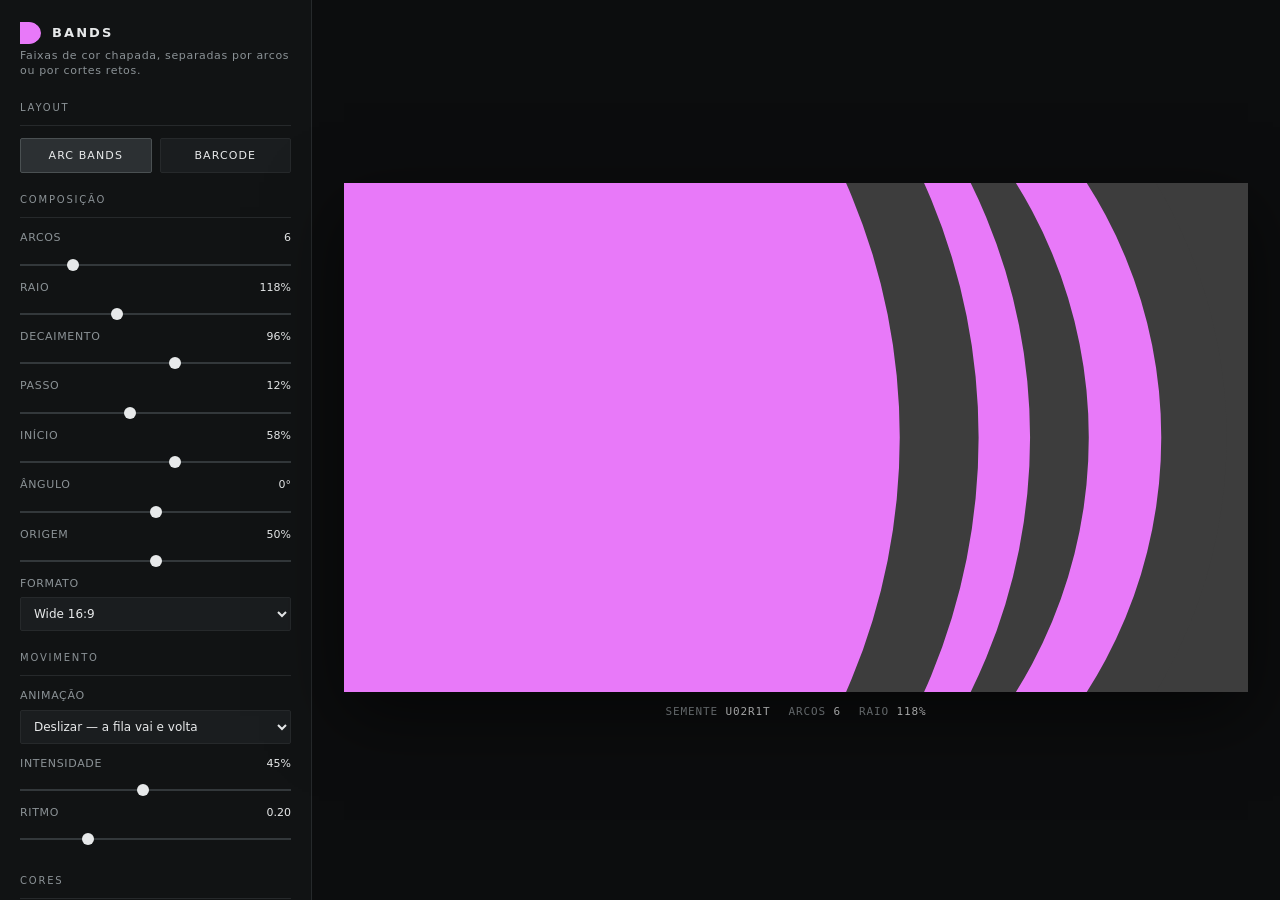
==== commit 4dd4af44: "Fix the generator freezing when Barras passes 32 (#16) Two bugs stacked into one symptom.  The jitte" ====
--- a/stack-generator/index.html
+++ b/stack-generator/index.html
@@ -319,7 +319,10 @@
 /* jitter por semente: quebra a regularidade da fila sem sair do sistema */
 function jitters(){
   const rng = mulberry32(hashStr(S.seed));
-  return Array.from({ length: 32 }, () => ({ r: .9 + rng() * .2, o: (rng() - .5) * .7 }));
+  // 64 entradas: tem de cobrir a maior contagem de qualquer layout (Barras
+  // chega a 48), porque o modo Caindo indexa por i % n para manter o período
+  // do padrão igual a n — e com isso o loop fecha.
+  return Array.from({ length: 64 }, () => ({ r: .9 + rng() * .2, o: (rng() - .5) * .7 }));
 }
 let JIT = jitters();
 
@@ -388,7 +391,9 @@
     };
     const bar = u => {
       const duty = clamp(duty0 * Math.pow(fall, u) * jit(u), .01, .99);
-      return { x: -L / 2 + base * u, w: base * duty, fill: cor(Math.round(u)) };
+      // piso de meio pixel: com contagem alta e progressão forte a cauda
+      // ficaria sub-pixel e o quadro pareceria vazio
+      return { x: -L / 2 + base * u, w: Math.max(base * duty, .6), fill: cor(Math.round(u)) };
     };
     const out = [bar(0)];                             // o apoio
     for (let i = 0; i < n; i++) out.push(bar(i + frac));
@@ -422,7 +427,7 @@
   while (x < L / 2){
     const c = cells[k % n];
     const w = c.w * scale;
-    if (x + w > -L / 2) out.push({ x, w: w * c.duty, fill: cor(k) });
+    if (x + w > -L / 2) out.push({ x, w: Math.max(w * c.duty, .6), fill: cor(k) });
     x += w;
     k++;
   }
@@ -480,15 +485,21 @@
 }
 
 function frame(now){
+  // agenda antes de desenhar: uma exceção no meio do quadro não pode deixar
+  // o gerador congelado para sempre
+  requestAnimationFrame(frame);
   const dt = last ? Math.min(now - last, 120) : 16;
   last = now;
+  try {
   if (!S.frozen && S.mode !== 'off'){
     S.phase += dt / 1000 * (S.speed / 100) * 1.6;
     if (S.mode === 'spin' && S.layout !== 'bars')
       S.angle = ((S.angle + dt / 1000 * (S.speed / 100) * 24 + 180) % 360) - 180;
   }
   drawScene(ctx, canvas.width, canvas.height);
-  requestAnimationFrame(frame);
+  } catch (e){
+    console.error('quadro falhou:', e);
+  }
 }
 
 /* ---------- exportação ---------- */
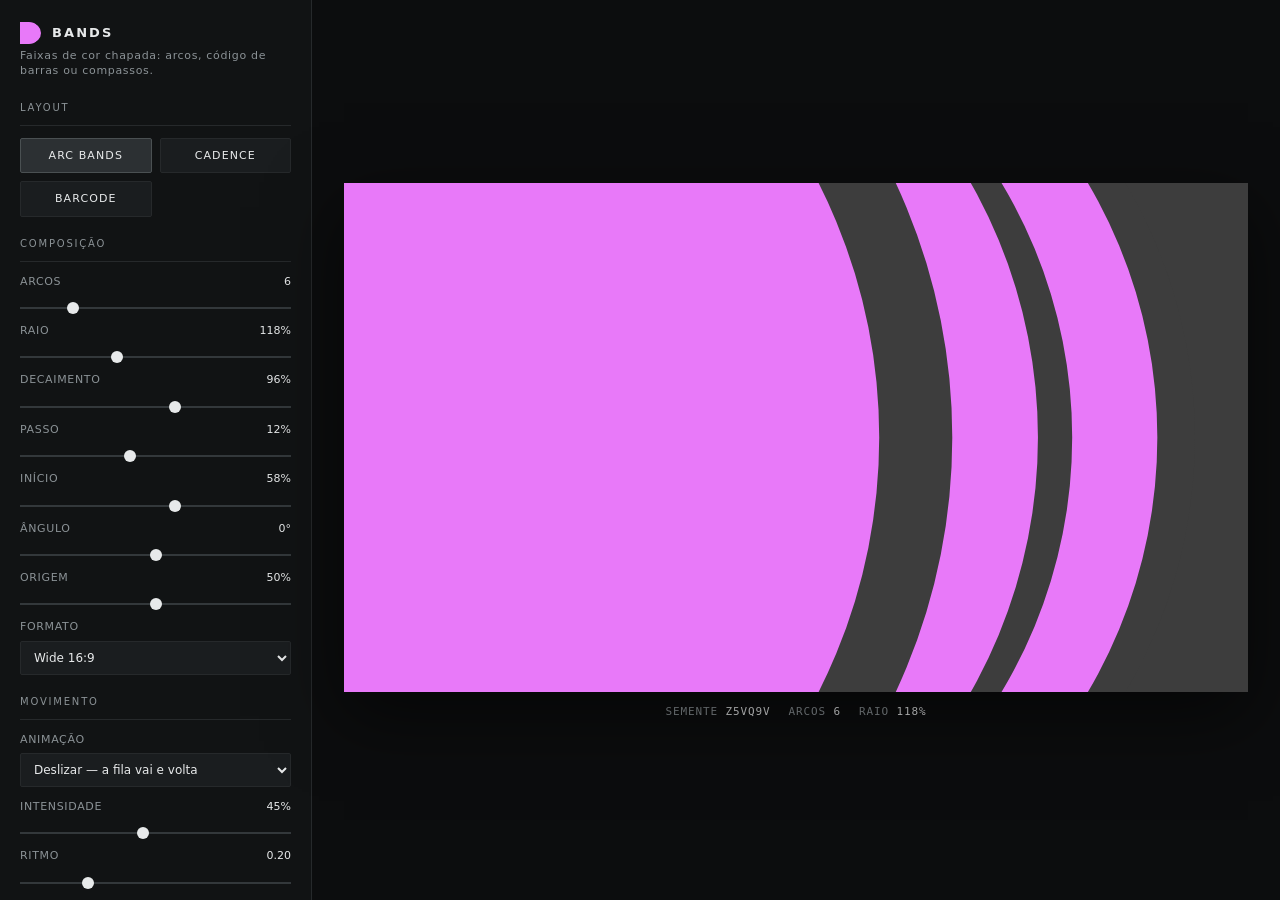
==== commit 14319d6a: "Add the Cadence layout: rows that each keep their own time (#17) Third 2D layout. Each row is its ow" ====
--- a/stack-generator/index.html
+++ b/stack-generator/index.html
@@ -104,7 +104,7 @@
     </svg>
     <h1>Bands</h1>
   </div>
-  <p class="tag">Faixas de cor chapada, separadas por arcos ou por cortes retos.</p>
+  <p class="tag">Faixas de cor chapada: arcos, código de barras ou compassos.</p>
 
   <fieldset>
     <span class="grouplabel">Layout</span>
@@ -186,7 +186,7 @@
 
   <p class="hint">
     <kbd>espaço</kbd> gerar &middot; <kbd>F</kbd> congelar &middot; <kbd>E</kbd> exportar PNG<br>
-    <kbd>1</kbd> <kbd>2</kbd> troca de layout &middot; clique na arte move o primeiro corte.
+    <kbd>1</kbd> <kbd>2</kbd> <kbd>3</kbd> troca de layout &middot; clique na arte move o primeiro corte.
   </p>
 </aside>
 
@@ -251,7 +251,9 @@
   paper:     { name:'Paper',     bg:'#e6e2d6', ink:'#c8492b',
                bands:['#c8492b','#e6e2d6','#1f1c17','#a89b7d','#4f6b52','#d8d2c2'] },
   noir:      { name:'Noir',      bg:'#f4f4f2', ink:'#141414',
-               bands:['#141414','#f4f4f2','#3d3d3d','#d8d8d3','#6b6b64','#ffffff'] }
+               bands:['#141414','#f4f4f2','#3d3d3d','#d8d8d3','#6b6b64','#ffffff'] },
+  volt:      { name:'Volt',      bg:'#0d0d0d', ink:'#ccff00',
+               bands:['#ccff00','#0d0d0d','#a3cc00','#1c1c1c','#e8ff7a','#2b2b2b'] }
 };
 
 /* ---------- formatos ---------- */
@@ -278,6 +280,15 @@
     uses: ['count','radius','decay','step','start','angle','origin'],
     modes: ['slide','accordion','pulse','spin','off']
   },
+  cadence: {
+    name: 'Cadence',
+    labels: { count:'Linhas', step:'Blocos', radius:'Espessura', decay:'Progressão',
+              start:'Ritmo', origin:'Variação' },
+    ranges: { count:[2,14], step:[2,40], radius:[10,90], decay:[40,140],
+              start:[0,100], origin:[0,100] },
+    uses: ['count','step','radius','decay','start','origin','dir'],
+    modes: ['run','pulse','off']
+  },
   bars: {
     name: 'Barcode',
     labels: { count:'Barras', radius:'Tinta', decay:'Progressão', origin:'Variação' },
@@ -293,6 +304,7 @@
 const DIR_LABELS = { left: '←  esquerda', right: '→  direita', up: '↑  cima', down: '↓  baixo' };
 
 const MODE_LABELS = {
+  run:       'Correr — cada linha no seu tempo',
   fall:      'Caindo — as barras se soltam do apoio',
   march:     'Andar — a fila atravessa a tela',
   slide:     'Deslizar — a fila vai e volta',
@@ -434,6 +446,44 @@
   return out;
 }
 
+/* ---------- geometria: as linhas do Cadence ---------- *
+ * Cada linha e um compasso proprio: sua propria contagem de blocos e sua
+ * propria velocidade. Como o padrao de uma linha se repete a cada celula, e
+ * cada linha avanca um numero INTEIRO de celulas por ciclo, todas voltam ao
+ * lugar ao mesmo tempo — o loop fecha por construcao, mesmo com as linhas
+ * andando em velocidades diferentes.                                     */
+function cadenceList(W, H){
+  const rows = S.count, J = JIT, p = S.phase;
+  const blocks0 = S.step;
+  const duty = clamp(S.radius / 100, .05, .95);
+  const prog = S.decay / 100;
+  const spread = S.start / 100;
+  const vary = S.origin / 100;
+  const amt = S.amount / 100;
+
+  const vertical = S.dir === 'up' || S.dir === 'down';
+  const along = vertical ? H : W;      // eixo em que a linha corre
+  const across = vertical ? W : H;     // eixo em que as linhas se empilham
+  const sign = (S.dir === 'left' || S.dir === 'up') ? -1 : 1;
+  const pulse = S.mode === 'pulse' ? 1 + .45 * amt * Math.sin(p) : 1;
+
+  const out = [];
+  for (let r = 0; r < rows; r++){
+    const j = J[r % J.length];
+    const nb = Math.max(1, Math.round(blocks0 * Math.pow(prog, r) * (1 + (j.r - 1) * vary * 3)));
+    const cell = along / nb;
+    const w = clamp(duty * pulse * (1 + (j.o) * vary), .05, .95) * cell;
+    const m = 1 + Math.round(spread * 6 * r);            // voltas inteiras por ciclo
+    const off = S.mode === 'run' ? (sign * (p / TAU) * m * cell) % cell : 0;
+    const y0 = -across / 2 + across * r / rows;
+    const y1 = -across / 2 + across * (r + 1) / rows;
+    const fill = S.multi ? pal().bands[r % pal().bands.length] : pal().ink;
+    for (let i = -1; i <= nb; i++)
+      out.push({ x: -along / 2 + i * cell + off, w, y0, y1, fill });
+  }
+  return out;
+}
+
 /* ---------- desenho ---------- */
 function drawScene(ctx, W, H){
   ctx.setTransform(1, 0, 0, 1, 0, 0);
@@ -443,7 +493,12 @@
   ctx.save();
   ctx.translate(W / 2, H / 2);
   ctx.rotate(spinAngle() * DEG);
-  if (S.layout === 'bars'){
+  if (S.layout === 'cadence'){
+    for (const b of cadenceList(W, H)){
+      ctx.fillStyle = b.fill;
+      ctx.fillRect(b.x, b.y0, b.w, b.y1 - b.y0);
+    }
+  } else if (S.layout === 'bars'){
     for (const b of barList(W, H)){
       ctx.fillStyle = b.fill;
       ctx.fillRect(b.x, -M / 2, b.w, M);
@@ -530,7 +585,10 @@
     '<g transform="translate(' + n(W / 2) + ' ' + n(H / 2) + ') rotate(' + spinAngle() + ')">'
   ];
   // mesma primitiva e mesma ordem de pintura do canvas
-  if (S.layout === 'bars'){
+  if (S.layout === 'cadence'){
+    for (const b of cadenceList(W, H))
+      out.push('<rect x="' + n(b.x) + '" y="' + n(b.y0) + '" width="' + n(b.w) + '" height="' + n(b.y1 - b.y0) + '" fill="' + b.fill + '"/>');
+  } else if (S.layout === 'bars'){
     for (const b of barList(W, H))
       out.push('<rect x="' + n(b.x) + '" y="' + n(-M / 2) + '" width="' + n(b.w) + '" height="' + M + '" fill="' + b.fill + '"/>');
   } else {
@@ -587,7 +645,7 @@
   }
   if (!L.modes.includes(S.mode)) S.mode = L.modes[0];
   // Intensidade não faz nada na marcha
-  const semAmp = S.mode === 'march' || S.mode === 'fall';
+  const semAmp = S.mode === 'march' || S.mode === 'fall' || S.mode === 'run';
   $('r_amount').classList.toggle('off', semAmp);
   $('amount').classList.toggle('off', semAmp);
   document.querySelectorAll('.lay').forEach(b =>
@@ -625,7 +683,8 @@
 
 const PRESETS = {
   arcs: { count:6,  radius:118, decay:96, step:12, start:58, angle:0,  origin:50, palette:'bloom', mode:'slide',  amount:45 },
-  bars: { count:10, radius:95,  decay:68, step:12, start:58, angle:0,  dir:'down', origin:35, palette:'noir', mode:'fall', amount:35 }
+  bars: { count:10, radius:95,  decay:68, step:12, start:58, angle:0,  dir:'down', origin:35, palette:'noir', mode:'fall', amount:35 },
+  cadence: { count:4, radius:50, decay:62, step:26, start:35, angle:0, dir:'left', origin:25, palette:'volt', mode:'run', amount:40 }
 };
 function setLayout(k){
   S.layout = k;
@@ -695,7 +754,7 @@
   if (e.code === 'Space'){ e.preventDefault(); regenerate(); }
   if (e.key.toLowerCase() === 'f'){ S.frozen = !S.frozen; syncInputs(); }
   if (e.key.toLowerCase() === 'e') exportPNG(2);
-  if (/^[12]$/.test(e.key)) setLayout(Object.keys(LAYOUTS)[+e.key - 1]);
+  if (/^[123]$/.test(e.key)) setLayout(Object.keys(LAYOUTS)[+e.key - 1]);
 });
 
 window.addEventListener('resize', resize);
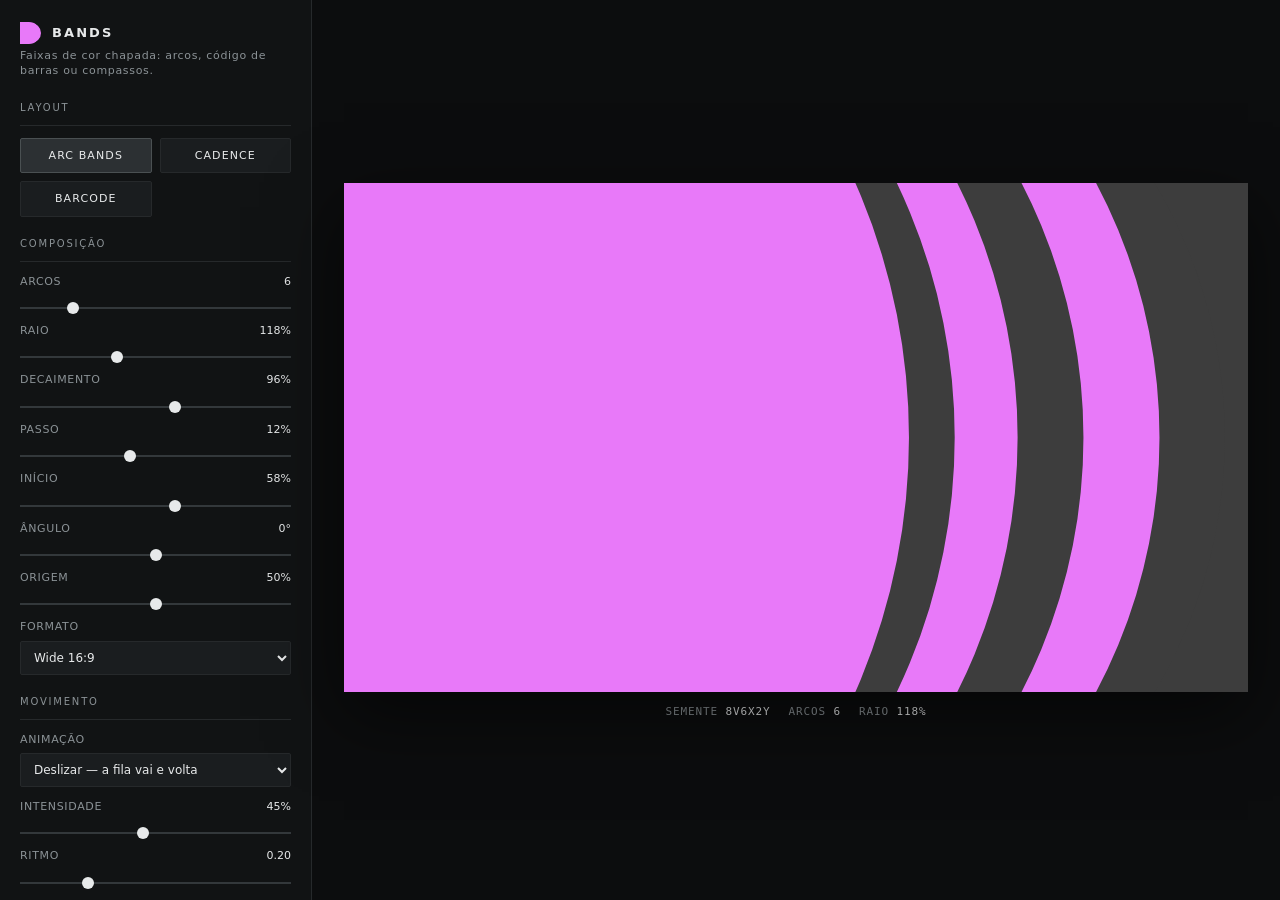
==== commit 61c987c1: "Snap Cadence and Barcode bars to whole pixels (#18) The faint outline showing up around bars was not" ====
--- a/stack-generator/index.html
+++ b/stack-generator/index.html
@@ -490,18 +490,24 @@
   ctx.fillStyle = pal().bg;
   ctx.fillRect(0, 0, W, H);
   const M = Math.hypot(W, H) * 2;
+  // Cadence e Barcode sao axiais, entao as bordas podem cair em pixel inteiro.
+  // Sem isso a cobertura parcial mistura tinta e fundo e deixa um fio claro na
+  // divisa — o que parece um stroke, mas e antialiasing. Arredondar as DUAS
+  // bordas (nao a largura) mantem os retangulos vizinhos encostados sem fresta.
+  const axial = S.layout === 'cadence' || S.layout === 'bars';
+  const R = v => Math.round(v);
   ctx.save();
-  ctx.translate(W / 2, H / 2);
+  ctx.translate(axial ? R(W / 2) : W / 2, axial ? R(H / 2) : H / 2);
   ctx.rotate(spinAngle() * DEG);
   if (S.layout === 'cadence'){
     for (const b of cadenceList(W, H)){
       ctx.fillStyle = b.fill;
-      ctx.fillRect(b.x, b.y0, b.w, b.y1 - b.y0);
+      ctx.fillRect(R(b.x), R(b.y0), Math.max(1, R(b.x + b.w) - R(b.x)), Math.max(1, R(b.y1) - R(b.y0)));
     }
   } else if (S.layout === 'bars'){
     for (const b of barList(W, H)){
       ctx.fillStyle = b.fill;
-      ctx.fillRect(b.x, -M / 2, b.w, M);
+      ctx.fillRect(R(b.x), -M / 2, Math.max(1, R(b.x + b.w) - R(b.x)), M);
     }
   } else {
     for (const a of arcList(W, H)){
@@ -585,12 +591,15 @@
     '<g transform="translate(' + n(W / 2) + ' ' + n(H / 2) + ') rotate(' + spinAngle() + ')">'
   ];
   // mesma primitiva e mesma ordem de pintura do canvas
+  const R = v => Math.round(v);
   if (S.layout === 'cadence'){
     for (const b of cadenceList(W, H))
-      out.push('<rect x="' + n(b.x) + '" y="' + n(b.y0) + '" width="' + n(b.w) + '" height="' + n(b.y1 - b.y0) + '" fill="' + b.fill + '"/>');
+      out.push('<rect x="' + R(b.x) + '" y="' + R(b.y0) + '" width="' + Math.max(1, R(b.x + b.w) - R(b.x)) +
+               '" height="' + Math.max(1, R(b.y1) - R(b.y0)) + '" fill="' + b.fill + '"/>');
   } else if (S.layout === 'bars'){
     for (const b of barList(W, H))
-      out.push('<rect x="' + n(b.x) + '" y="' + n(-M / 2) + '" width="' + n(b.w) + '" height="' + M + '" fill="' + b.fill + '"/>');
+      out.push('<rect x="' + R(b.x) + '" y="' + n(-M / 2) + '" width="' + Math.max(1, R(b.x + b.w) - R(b.x)) +
+               '" height="' + M + '" fill="' + b.fill + '"/>');
   } else {
     for (const a of arcList(W, H)){
       const x = n(a.cx), y0 = n(a.cy - a.r), y1 = n(a.cy + a.r), r = n(a.r);
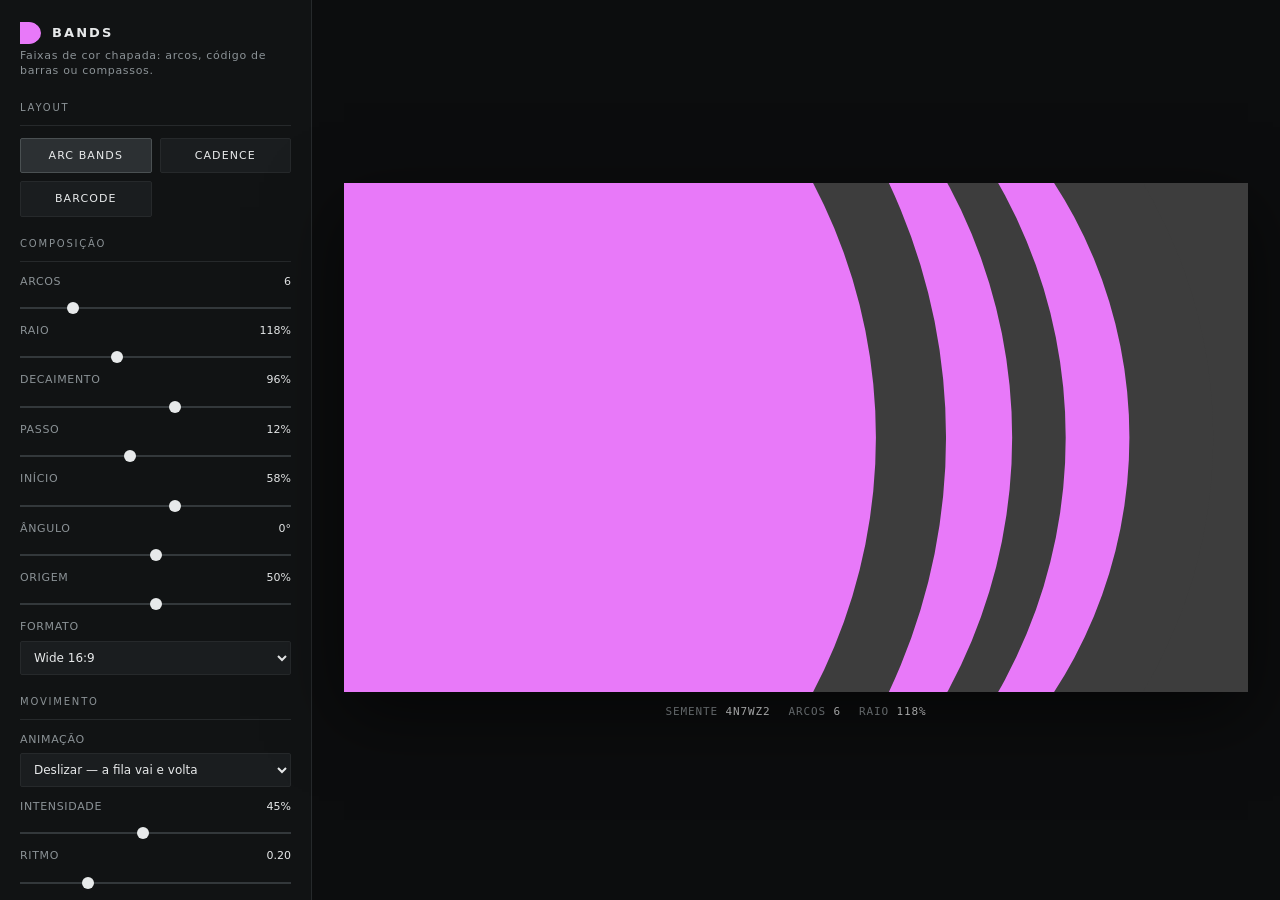
==== commit 91599033: "Stop bars changing thickness on their own (#19) The densest row flickered because I derived the bar " ====
--- a/stack-generator/index.html
+++ b/stack-generator/index.html
@@ -492,22 +492,29 @@
   const M = Math.hypot(W, H) * 2;
   // Cadence e Barcode sao axiais, entao as bordas podem cair em pixel inteiro.
   // Sem isso a cobertura parcial mistura tinta e fundo e deixa um fio claro na
-  // divisa — o que parece um stroke, mas e antialiasing. Arredondar as DUAS
-  // bordas (nao a largura) mantem os retangulos vizinhos encostados sem fresta.
+  // divisa — o que parece um stroke, mas e antialiasing.
+  //
+  // A LARGURA da barra e arredondada sozinha, e nao como round(x+w)-round(x):
+  // essa diferenca depende da parte fracionaria de x, entao a barra mudava de
+  // espessura sozinha enquanto a fila rastejava — a linha inteira piscava.
+  // Barras vizinhas nao se encostam (ha papel entre elas), entao arredondar a
+  // largura nao abre fresta. Ja as LINHAS do Cadence se encostam, e por isso
+  // as bordas horizontais continuam arredondadas aos pares.
   const axial = S.layout === 'cadence' || S.layout === 'bars';
   const R = v => Math.round(v);
+  const Rw = v => Math.max(1, Math.round(v));
   ctx.save();
   ctx.translate(axial ? R(W / 2) : W / 2, axial ? R(H / 2) : H / 2);
   ctx.rotate(spinAngle() * DEG);
   if (S.layout === 'cadence'){
     for (const b of cadenceList(W, H)){
       ctx.fillStyle = b.fill;
-      ctx.fillRect(R(b.x), R(b.y0), Math.max(1, R(b.x + b.w) - R(b.x)), Math.max(1, R(b.y1) - R(b.y0)));
+      ctx.fillRect(R(b.x), R(b.y0), Rw(b.w), Math.max(1, R(b.y1) - R(b.y0)));
     }
   } else if (S.layout === 'bars'){
     for (const b of barList(W, H)){
       ctx.fillStyle = b.fill;
-      ctx.fillRect(R(b.x), -M / 2, Math.max(1, R(b.x + b.w) - R(b.x)), M);
+      ctx.fillRect(R(b.x), -M / 2, Rw(b.w), M);
     }
   } else {
     for (const a of arcList(W, H)){
@@ -592,13 +599,14 @@
   ];
   // mesma primitiva e mesma ordem de pintura do canvas
   const R = v => Math.round(v);
+  const Rw = v => Math.max(1, Math.round(v));
   if (S.layout === 'cadence'){
     for (const b of cadenceList(W, H))
-      out.push('<rect x="' + R(b.x) + '" y="' + R(b.y0) + '" width="' + Math.max(1, R(b.x + b.w) - R(b.x)) +
+      out.push('<rect x="' + R(b.x) + '" y="' + R(b.y0) + '" width="' + Rw(b.w) +
                '" height="' + Math.max(1, R(b.y1) - R(b.y0)) + '" fill="' + b.fill + '"/>');
   } else if (S.layout === 'bars'){
     for (const b of barList(W, H))
-      out.push('<rect x="' + R(b.x) + '" y="' + n(-M / 2) + '" width="' + Math.max(1, R(b.x + b.w) - R(b.x)) +
+      out.push('<rect x="' + R(b.x) + '" y="' + n(-M / 2) + '" width="' + Rw(b.w) +
                '" height="' + M + '" fill="' + b.fill + '"/>');
   } else {
     for (const a of arcList(W, H)){
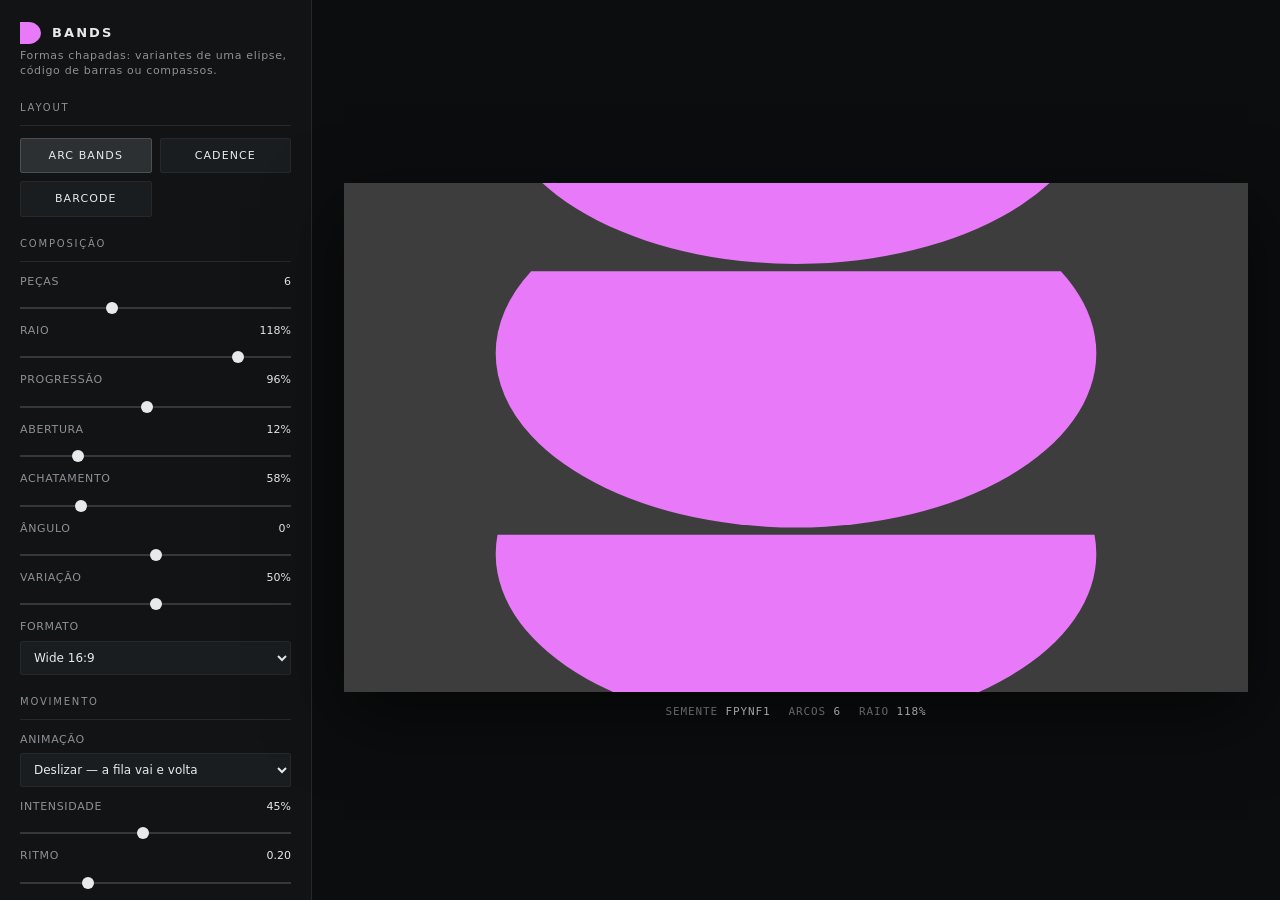
==== commit 5013e27c: "Rebuild Arc Bands as variants of one ellipse (#20) The reference is not bands between boundaries. Th" ====
--- a/stack-generator/index.html
+++ b/stack-generator/index.html
@@ -104,7 +104,7 @@
     </svg>
     <h1>Bands</h1>
   </div>
-  <p class="tag">Faixas de cor chapada: arcos, código de barras ou compassos.</p>
+  <p class="tag">Formas chapadas: variantes de uma elipse, código de barras ou compassos.</p>
 
   <fieldset>
     <span class="grouplabel">Layout</span>
@@ -203,13 +203,11 @@
 /* ------------------------------------------------------------------ *
  *  Bands — faixas de cor chapada delimitadas por uma fila de fronteiras.
  *
- *  Em nenhum dos dois layouts a faixa é desenhada diretamente: ela é o que
- *  sobra entre duas fronteiras.
  *
- *  Arc Bands — a fronteira é um ARCO. Cada arco pinta todo o meio-plano
- *  atrás de si, e a fila é pintada do último para o primeiro, alternando
- *  acento e fundo. Cada arco cobre o anterior, e o que sobra entre dois
- *  vizinhos é uma faixa de altura cheia: reta de um lado, curva do outro.
+ *  Arc Bands — ha uma elipse principal, e cada peca e ela mesma cortada por
+ *  uma corda cada vez mais baixa: a primeira e a elipse inteira, as seguintes
+ *  sao calotas cada vez mais rasas. As pecas sao empilhadas pela propria
+ *  altura, entao a pilha nunca se sobrepoe.
  *
  *  Barcode — a fronteira é um CORTE RETO. Cada célula tem um peso e uma
  *  proporção de tinta que cai geometricamente ao longo da fila: densa de
@@ -273,10 +271,10 @@
 const LAYOUTS = {
   arcs: {
     name: 'Arc Bands',
-    labels: { count:'Arcos', radius:'Raio', decay:'Decaimento', step:'Passo',
-              start:'Início', angle:'Ângulo', origin:'Origem' },
-    ranges: { count:[2,24], radius:[20,300], decay:[50,130], step:[-20,60],
-              start:[-40,130], origin:[0,100] },
+    labels: { count:'Peças', radius:'Raio', decay:'Progressão', step:'Abertura',
+              start:'Achatamento', angle:'Ângulo', origin:'Variação' },
+    ranges: { count:[2,14], radius:[20,140], decay:[40,160], step:[0,60],
+              start:[20,200], origin:[0,100] },
     uses: ['count','radius','decay','step','start','angle','origin'],
     modes: ['slide','accordion','pulse','spin','off']
   },
@@ -338,112 +336,50 @@
 }
 let JIT = jitters();
 
-/* ---------- geometria: a fila de arcos ---------- *
- * Coordenadas no referencial girado, origem no centro do quadro.
- * `cx - r` é onde o arco corta a linha do meio: é por esse corte que a
- * composição é parametrizada, porque é o que se vê.                    */
+/* ---------- geometria: variantes de uma elipse ---------- *
+ * Ha uma elipse principal. Cada peca e ela mesma, cortada por uma corda
+ * horizontal cada vez mais baixa: a primeira e a elipse inteira, e as
+ * seguintes sao calotas cada vez mais rasas. As pecas sao empilhadas pela
+ * propria altura, entao a pilha nunca se sobrepoe, qualquer que seja a
+ * progressao.
+ * `c` e a altura da corda no eixo menor, de -1 (elipse inteira) a +1 (nada). */
 function arcList(W, H){
+  const n = S.count, J = JIT, p = S.phase;
+  const amt = S.amount / 100;
   const base = Math.min(W, H);
-  const J = JIT, amt = S.amount / 100, p = S.phase;
-
-  const pulse     = S.mode === 'pulse'     ? 1 + .22 * amt * Math.sin(p) : 1;
-  const accordion = S.mode === 'accordion' ? 1 + .8  * amt * Math.sin(p) : 1;
-  const slide     = S.mode === 'slide'     ? .35 * amt * Math.sin(p) * base : 0;
-
-  const r0 = S.radius / 100 * base * pulse;
-  const decay = S.decay / 100;
-  const step = S.step / 100 * base * accordion;
-  const cross0 = (S.start / 100 - .5) * W + slide;
-  const cy = (S.origin / 100 - .5) * H * 1.4;
-
-  const list = [];
-  for (let k = 0; k < S.count; k++){
+
+  const pulse     = S.mode === 'pulse'     ? 1 + .18 * amt * Math.sin(p) : 1;
+  const accordion = S.mode === 'accordion' ? 1 + 1.4 * amt * Math.sin(p) : 1;
+  const slide     = S.mode === 'slide'     ? .55 * amt * Math.sin(p) : 0;
+
+  const a = S.radius / 100 * base * .5 * pulse;          // semieixo maior
+  const b = a * (S.start / 100);                         // achatamento
+  const prog = S.decay / 100;
+  const gap = S.step / 100 * base * .12 * accordion;
+  const vary = S.origin / 100;
+
+  // corda de cada peca: comeca na elipse inteira e sobe conforme a progressao
+  const pecas = [];
+  let alturaTotal = 0;
+  for (let k = 0; k < n; k++){
     const j = J[k % J.length];
-    const r = Math.max(2, r0 * Math.pow(decay, k) * j.r);
-    list.push({
-      cx: cross0 + k * step + j.o * step - r,   // centro recua r: o corte é cx + r
-      cy, r,
-      fill: S.multi ? pal().bands[k % pal().bands.length] : (k % 2 ? pal().bg : pal().ink)
-    });
-  }
-  return list.reverse();   // pinta do último para o primeiro
-}
-
-/* ---------- geometria: as barras ---------- *
- * Cada celula tem um peso e uma proporcao de tinta. A proporcao cai de forma
- * geometrica ao longo da fila: densa de um lado, rarefeita do outro. Os pesos
- * sao normalizados no fim, entao a fila sempre preenche o quadro por inteiro,
- * qualquer que seja a contagem ou o jitter.                              */
-function barList(W, H){
-  const n = S.count, J = JIT;
-  const amt = S.amount / 100, p = S.phase;
-  const duty0 = clamp(S.radius / 100, .02, .98);
-  const fall = S.decay / 100;
-  const vary = S.origin / 100;
-  // As direções do Barcode são axiais, então o vão da fila é exatamente a
-  // dimensão do quadro naquela direção — não a diagonal. É o que garante que
-  // a barra de apoio caia dentro do quadro e que `Barras` signifique de fato
-  // o número de barras atravessando a tela.
-  const L = (S.dir === 'up' || S.dir === 'down') ? H : W;
-  const cor = i => S.multi ? pal().bands[(i % n) % pal().bands.length] : pal().ink;
-
-  if (S.mode === 'fall'){
-    // A barra de apoio nao sai do lugar; as outras se soltam dela e afinam.
-    // A diferenca em relacao a marcha e de onde vem a largura: aqui ela e
-    // funcao da DISTANCIA ate o apoio, nao da barra. Entao a barra afina
-    // enquanto se afasta, e nao carrega a propria espessura.
-    // Em frac = 1 cada barra assume o lugar (e a espessura) da anterior:
-    // a imagem se repete e o loop fecha.
-    const frac = (p / TAU) % 1;
-    const base = L / n;                               // passo constante: queda uniforme
-    const jit = u => {                                // jitter interpolado: continuo
-      const i = Math.floor(u), t = u - i;
-      const a = J[i % n].r - 1, b = J[(i + 1) % n].r - 1;
-      return 1 + (a * (1 - t) + b * t) * vary * 1.6;
-    };
-    const bar = u => {
-      const duty = clamp(duty0 * Math.pow(fall, u) * jit(u), .01, .99);
-      // piso de meio pixel: com contagem alta e progressão forte a cauda
-      // ficaria sub-pixel e o quadro pareceria vazio
-      return { x: -L / 2 + base * u, w: Math.max(base * duty, .6), fill: cor(Math.round(u)) };
-    };
-    const out = [bar(0)];                             // o apoio
-    for (let i = 0; i < n; i++) out.push(bar(i + frac));
-    return out;
-  }
-
-  const pulse = S.mode === 'pulse'     ? 1 + .5 * amt * Math.sin(p) : 1;
-  const acc   = S.mode === 'accordion' ? amt : 0;
-
-  // Padrão PERIÓDICO de n células. Como o índice absoluto entra por k % n,
-  // rolar exatamente um período devolve a mesma imagem: a marcha fecha em
-  // loop. Com Progressão em 100% não existe degrau entre um período e o
-  // seguinte, e a fila anda sem costura nenhuma.
-  const cells = [];
-  let period = 0;
-  for (let i = 0; i < n; i++){
-    const j = J[i % J.length];
-    const duty = clamp(duty0 * pulse * Math.pow(fall, i), .02, .98);
-    const w = Math.max(.08, 1 + (j.r - 1) * vary * 4 + acc * .6 * Math.sin(p + i * .8));
-    cells.push({ w, duty });
-    period += w;
-  }
-
-  const scale = L / period;            // um período preenche a diagonal
-  const periodPx = period * scale;
-  const march = S.mode === 'march' ? (p / TAU * periodPx) % periodPx : 0;
-
-  const out = [];
-  let x = -L / 2 - periodPx + march;   // começa um período atrás da borda
-  let k = 0;
-  while (x < L / 2){
-    const c = cells[k % n];
-    const w = c.w * scale;
-    if (x + w > -L / 2) out.push({ x, w: Math.max(w * c.duty, .6), fill: cor(k) });
-    x += w;
-    k++;
-  }
-  return out;
+    const t = n === 1 ? 0 : k / (n - 1);
+    let c = -1 + 2 * Math.pow(t, prog) + slide + j.o * vary * .3;
+    c = clamp(c, -1, .985);
+    const alt = b * (1 - c);                             // altura da calota
+    pecas.push({ c, alt, fill: S.multi ? pal().bands[k % pal().bands.length] : pal().ink });
+    alturaTotal += alt;
+  }
+  alturaTotal += gap * (n - 1);
+
+  let y = -alturaTotal / 2;
+  for (const pc of pecas){
+    pc.a = a;
+    pc.b = b;
+    pc.cy = y + pc.alt - b;                              // centro da elipse da peca
+    y += pc.alt + gap;
+  }
+  return pecas;
 }
 
 /* ---------- geometria: as linhas do Cadence ---------- *
@@ -517,16 +453,13 @@
       ctx.fillRect(R(b.x), -M / 2, Rw(b.w), M);
     }
   } else {
-    for (const a of arcList(W, H)){
+    // calota: percorre o arco de baixo, de uma ponta da corda a outra, e fecha
+    for (const pc of arcList(W, H)){
+      const t0 = Math.asin(clamp(pc.c, -1, 1));
       ctx.beginPath();
-      ctx.moveTo(a.cx, a.cy - a.r);
-      ctx.arc(a.cx, a.cy, a.r, -Math.PI / 2, Math.PI / 2);  // o bojo, virado para frente
-      ctx.lineTo(a.cx, M);                                  // e todo o meio-plano de tras
-      ctx.lineTo(-M, M);
-      ctx.lineTo(-M, -M);
-      ctx.lineTo(a.cx, -M);
+      ctx.ellipse(0, pc.cy, pc.a, pc.b, 0, t0, Math.PI - t0, false);
       ctx.closePath();
-      ctx.fillStyle = a.fill;
+      ctx.fillStyle = pc.fill;
       ctx.fill();
     }
   }
@@ -609,11 +542,16 @@
       out.push('<rect x="' + R(b.x) + '" y="' + n(-M / 2) + '" width="' + Rw(b.w) +
                '" height="' + M + '" fill="' + b.fill + '"/>');
   } else {
-    for (const a of arcList(W, H)){
-      const x = n(a.cx), y0 = n(a.cy - a.r), y1 = n(a.cy + a.r), r = n(a.r);
-      out.push('<path d="M' + x + ' ' + y0 + 'A' + r + ' ' + r + ' 0 0 1 ' + x + ' ' + y1 +
-               'L' + x + ' ' + M + 'L' + (-M) + ' ' + M + 'L' + (-M) + ' ' + (-M) + 'L' + x + ' ' + (-M) +
-               'Z" fill="' + a.fill + '"/>');
+    for (const pc of arcList(W, H)){
+      const t0 = Math.asin(clamp(pc.c, -1, 1));
+      if (pc.c <= -0.999){
+        out.push('<ellipse cx="0" cy="' + n(pc.cy) + '" rx="' + n(pc.a) + '" ry="' + n(pc.b) + '" fill="' + pc.fill + '"/>');
+        continue;
+      }
+      const x0 = n(pc.a * Math.cos(t0)), y0 = n(pc.cy + pc.b * Math.sin(t0));
+      const grande = Math.PI - 2 * t0 > Math.PI ? 1 : 0;
+      out.push('<path d="M' + x0 + ' ' + y0 + 'A' + n(pc.a) + ' ' + n(pc.b) + ' 0 ' + grande + ' 1 ' +
+               n(-pc.a * Math.cos(t0)) + ' ' + y0 + 'Z" fill="' + pc.fill + '"/>');
     }
   }
   out.push('</g>');
@@ -699,7 +637,7 @@
 }
 
 const PRESETS = {
-  arcs: { count:6,  radius:118, decay:96, step:12, start:58, angle:0,  origin:50, palette:'bloom', mode:'slide',  amount:45 },
+  arcs: { count:6,  radius:96,  decay:130, step:14, start:52, angle:0, origin:20, palette:'noir', mode:'accordion', amount:45 },
   bars: { count:10, radius:95,  decay:68, step:12, start:58, angle:0,  dir:'down', origin:35, palette:'noir', mode:'fall', amount:35 },
   cadence: { count:4, radius:50, decay:62, step:26, start:35, angle:0, dir:'left', origin:25, palette:'volt', mode:'run', amount:40 }
 };
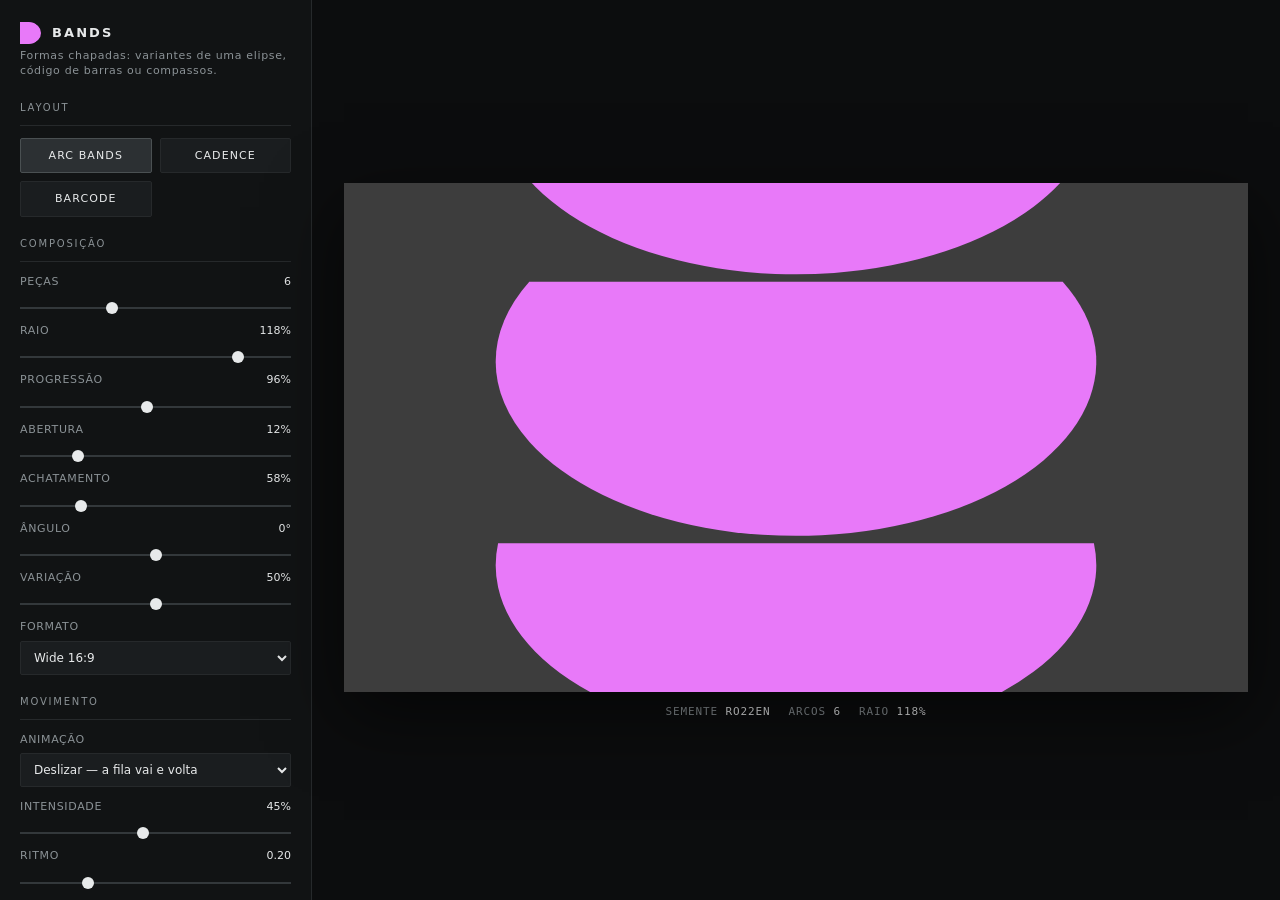
==== commit b7fa5ac6: "Restore barList, deleted while rebuilding Arc Bands (#21) Barcode rendered nothing: barList was gone" ====
--- a/stack-generator/index.html
+++ b/stack-generator/index.html
@@ -382,6 +382,83 @@
   return pecas;
 }
 
+/* ---------- geometria: as barras ---------- *
+ * Cada celula tem um peso e uma proporcao de tinta. A proporcao cai de forma
+ * geometrica ao longo da fila: densa de um lado, rarefeita do outro. Os pesos
+ * sao normalizados no fim, entao a fila sempre preenche o quadro por inteiro,
+ * qualquer que seja a contagem ou o jitter.                              */
+function barList(W, H){
+  const n = S.count, J = JIT;
+  const amt = S.amount / 100, p = S.phase;
+  const duty0 = clamp(S.radius / 100, .02, .98);
+  const fall = S.decay / 100;
+  const vary = S.origin / 100;
+  // As direções do Barcode são axiais, então o vão da fila é exatamente a
+  // dimensão do quadro naquela direção — não a diagonal. É o que garante que
+  // a barra de apoio caia dentro do quadro e que `Barras` signifique de fato
+  // o número de barras atravessando a tela.
+  const L = (S.dir === 'up' || S.dir === 'down') ? H : W;
+  const cor = i => S.multi ? pal().bands[(i % n) % pal().bands.length] : pal().ink;
+
+  if (S.mode === 'fall'){
+    // A barra de apoio nao sai do lugar; as outras se soltam dela e afinam.
+    // A diferenca em relacao a marcha e de onde vem a largura: aqui ela e
+    // funcao da DISTANCIA ate o apoio, nao da barra. Entao a barra afina
+    // enquanto se afasta, e nao carrega a propria espessura.
+    // Em frac = 1 cada barra assume o lugar (e a espessura) da anterior:
+    // a imagem se repete e o loop fecha.
+    const frac = (p / TAU) % 1;
+    const base = L / n;                               // passo constante: queda uniforme
+    const jit = u => {                                // jitter interpolado: continuo
+      const i = Math.floor(u), t = u - i;
+      const a = J[i % n].r - 1, b = J[(i + 1) % n].r - 1;
+      return 1 + (a * (1 - t) + b * t) * vary * 1.6;
+    };
+    const bar = u => {
+      const duty = clamp(duty0 * Math.pow(fall, u) * jit(u), .01, .99);
+      // piso de meio pixel: com contagem alta e progressão forte a cauda
+      // ficaria sub-pixel e o quadro pareceria vazio
+      return { x: -L / 2 + base * u, w: Math.max(base * duty, .6), fill: cor(Math.round(u)) };
+    };
+    const out = [bar(0)];                             // o apoio
+    for (let i = 0; i < n; i++) out.push(bar(i + frac));
+    return out;
+  }
+
+  const pulse = S.mode === 'pulse'     ? 1 + .5 * amt * Math.sin(p) : 1;
+  const acc   = S.mode === 'accordion' ? amt : 0;
+
+  // Padrão PERIÓDICO de n células. Como o índice absoluto entra por k % n,
+  // rolar exatamente um período devolve a mesma imagem: a marcha fecha em
+  // loop. Com Progressão em 100% não existe degrau entre um período e o
+  // seguinte, e a fila anda sem costura nenhuma.
+  const cells = [];
+  let period = 0;
+  for (let i = 0; i < n; i++){
+    const j = J[i % J.length];
+    const duty = clamp(duty0 * pulse * Math.pow(fall, i), .02, .98);
+    const w = Math.max(.08, 1 + (j.r - 1) * vary * 4 + acc * .6 * Math.sin(p + i * .8));
+    cells.push({ w, duty });
+    period += w;
+  }
+
+  const scale = L / period;            // um período preenche a diagonal
+  const periodPx = period * scale;
+  const march = S.mode === 'march' ? (p / TAU * periodPx) % periodPx : 0;
+
+  const out = [];
+  let x = -L / 2 - periodPx + march;   // começa um período atrás da borda
+  let k = 0;
+  while (x < L / 2){
+    const c = cells[k % n];
+    const w = c.w * scale;
+    if (x + w > -L / 2) out.push({ x, w: Math.max(w * c.duty, .6), fill: cor(k) });
+    x += w;
+    k++;
+  }
+  return out;
+}
+
 /* ---------- geometria: as linhas do Cadence ---------- *
  * Cada linha e um compasso proprio: sua propria contagem de blocos e sua
  * propria velocidade. Como o padrao de uma linha se repete a cada celula, e
@@ -419,6 +496,14 @@
   }
   return out;
 }
+
+/* Registro das geometrias. Serve de trava: se uma funcao sumir num refactor,
+   o arquivo quebra aqui no carregamento, com o nome do layout, em vez de
+   deixar um layout silenciosamente vazio na tela. */
+const GEOM = { arcs: arcList, bars: barList, cadence: cadenceList };
+Object.keys(LAYOUTS).forEach(k => {
+  if (typeof GEOM[k] !== 'function') throw new Error('layout sem geometria: ' + k);
+});
 
 /* ---------- desenho ---------- */
 function drawScene(ctx, W, H){
